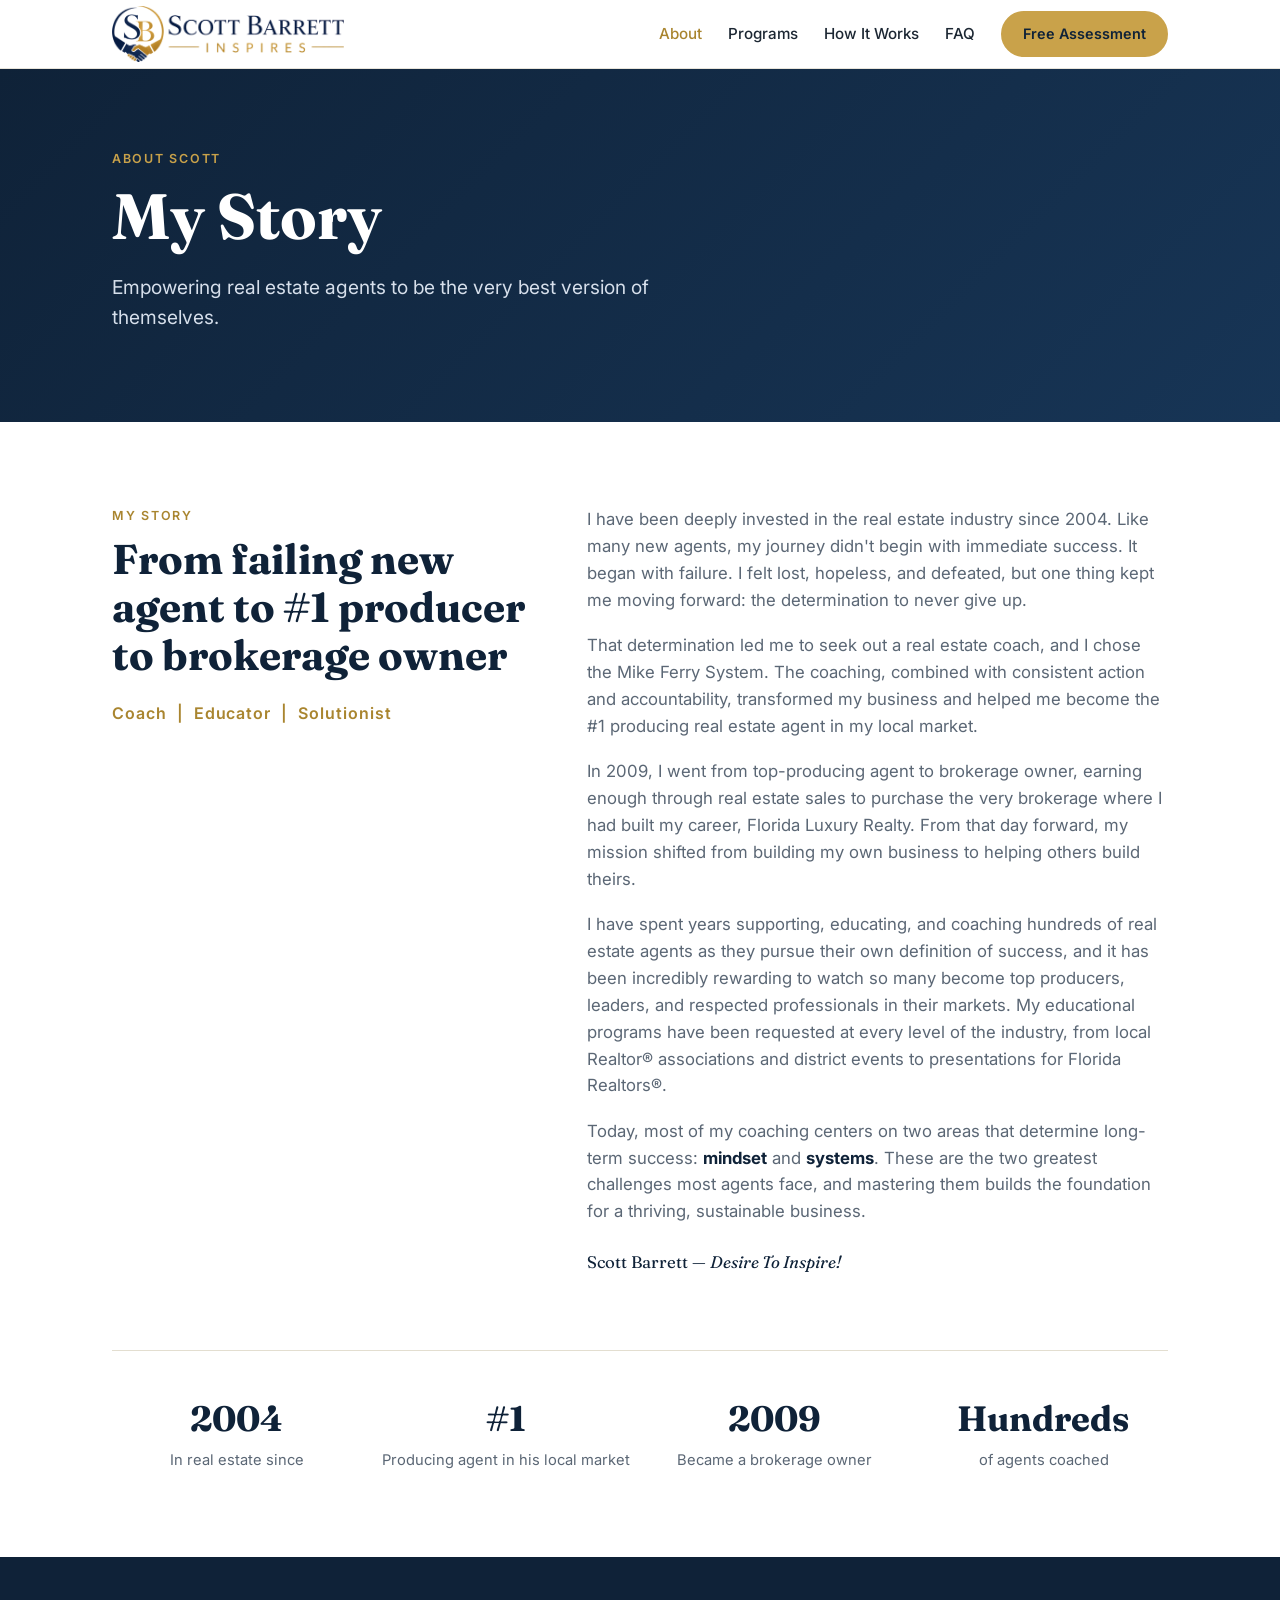
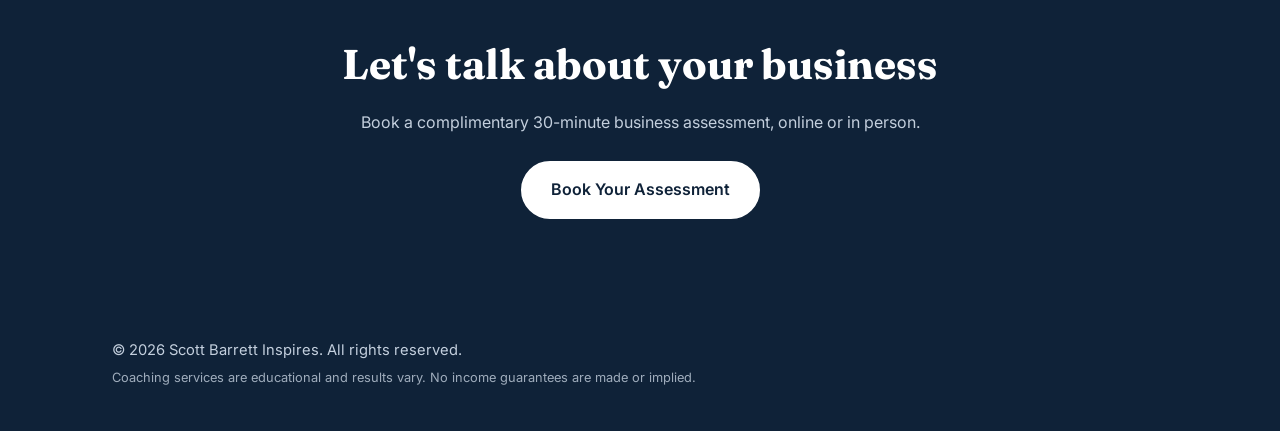
==== about.html @ 2edae871 "Restore original About on home page; move Scott's story to about.html Co-Authored-By: Claude Sonnet " ====
<!DOCTYPE html>
<html lang="en">
<head>
<meta charset="utf-8">
<meta name="viewport" content="width=device-width, initial-scale=1">
<title>My Story | Scott Barrett Inspires</title>
<meta name="description" content="Scott Barrett's story: from struggling new agent to #1 producer and brokerage owner, now coaching real estate agents on mindset and systems.">
<meta property="og:title" content="My Story | Scott Barrett Inspires">
<meta property="og:description" content="Business coaching for real estate agents who want consistent leads, more listings, and a business that runs on a system.">
<meta property="og:type" content="website">
<meta property="og:image" content="https://scottbarrettinspires.com/images/hero.jpg">
<meta property="og:url" content="https://scottbarrettinspires.com/about.html">
<link rel="canonical" href="https://scottbarrettinspires.com/about.html">
<link rel="preconnect" href="https://fonts.googleapis.com">
<link rel="preconnect" href="https://fonts.gstatic.com" crossorigin>
<link href="https://fonts.googleapis.com/css2?family=Fraunces:opsz,wght@9..144,600;9..144,700&family=Inter:wght@400;500;600&display=swap" rel="stylesheet">
<link rel="icon" type="image/png" href="images/favicon.png">
<link rel="preload" as="image" href="images/hero.jpg">
<link rel="stylesheet" href="styles.css">
</head>
<body>

<header class="nav">
  <div class="wrap nav-inner">
    <a href="index.html" class="brand"><img src="images/logo.png?v=2" alt="Scott Barrett Inspires" height="56"></a>
    <button class="menu-btn" aria-label="Toggle menu" aria-expanded="false">Menu</button>
    <nav id="menu">
      <a href="about.html" aria-current="page">About</a>
      <a href="index.html#programs">Programs</a>
      <a href="index.html#process">How It Works</a>
      <a href="index.html#faq">FAQ</a>
      <a href="index.html#contact" class="btn btn-sm">Free Assessment</a>
    </nav>
  </div>
</header>

<main>
<section class="page-hero">
  <div class="wrap">
    <p class="eyebrow">About Scott</p>
    <h1>My Story</h1>
    <p class="lead">Empowering real estate agents to be the very best version of themselves.</p>
  </div>
</section>

<section class="section">
  <div class="wrap">
    <div class="two-col">
      <div>
        <p class="eyebrow">My story</p>
        <h2>From failing new agent to #1 producer to brokerage owner</h2>
        <p class="roles">Coach &nbsp;|&nbsp; Educator &nbsp;|&nbsp; Solutionist</p>
      </div>
      <div class="prose">
        <p>I have been deeply invested in the real estate industry since 2004. Like many new agents, my journey didn't begin with immediate success. It began with failure. I felt lost, hopeless, and defeated, but one thing kept me moving forward: the determination to never give up.</p>
        <p>That determination led me to seek out a real estate coach, and I chose the Mike Ferry System. The coaching, combined with consistent action and accountability, transformed my business and helped me become the #1 producing real estate agent in my local market.</p>
        <p>In 2009, I went from top-producing agent to brokerage owner, earning enough through real estate sales to purchase the very brokerage where I had built my career, Florida Luxury Realty. From that day forward, my mission shifted from building my own business to helping others build theirs.</p>
        <p>I have spent years supporting, educating, and coaching hundreds of real estate agents as they pursue their own definition of success, and it has been incredibly rewarding to watch so many become top producers, leaders, and respected professionals in their markets. My educational programs have been requested at every level of the industry, from local Realtor&reg; associations and district events to presentations for Florida Realtors&reg;.</p>
        <p>Today, most of my coaching centers on two areas that determine long-term success: <strong>mindset</strong> and <strong>systems</strong>. These are the two greatest challenges most agents face, and mastering them builds the foundation for a thriving, sustainable business.</p>
        <p class="sign">Scott Barrett &mdash; <em>Desire To Inspire!</em></p>
      </div>
    </div>
    <div class="facts">
      <div><strong>2004</strong><span>In real estate since</span></div>
      <div><strong>#1</strong><span>Producing agent in his local market</span></div>
      <div><strong>2009</strong><span>Became a brokerage owner</span></div>
      <div><strong>Hundreds</strong><span>of agents coached</span></div>
    </div>
  </div>
</section>

<section class="section cta-band">
  <div class="wrap center">
    <h2>Let's talk about your business</h2>
    <p>Book a complimentary 30-minute business assessment, online or in person.</p>
    <a href="index.html#contact" class="btn btn-light">Book Your Assessment</a>
  </div>
</section>
</main>

<footer class="footer">
  <div class="wrap footer-inner">
    <p>&copy; <span id="yr"></span> Scott Barrett Inspires. All rights reserved.</p>
    <p class="small">Coaching services are educational and results vary. No income guarantees are made or implied.</p>
  </div>
</footer>

<script src="script.js"></script>
</body>
</html>
---- styles.css ----
:root{
  --navy:#0f2238;
  --navy-2:#173556;
  --gold:#c9a24a;
  --gold-dark:#a9852f;
  --cream:#f7f4ee;
  --ink:#1c2733;
  --muted:#5b6775;
  --white:#fff;
  --radius:14px;
}
*{box-sizing:border-box}
html{scroll-behavior:smooth}
body{margin:0;font-family:Inter,system-ui,sans-serif;color:var(--ink);line-height:1.6;background:var(--white)}
h1,h2,h3{font-family:Fraunces,Georgia,serif;line-height:1.15;margin:0 0 .5em;color:var(--navy)}
h1{font-size:clamp(2.3rem,6vw,4rem)}
h2{font-size:clamp(1.8rem,4vw,2.6rem)}
h3{font-size:1.3rem}
a{color:inherit}
.wrap{max-width:1100px;margin:0 auto;padding:0 22px}
.narrow{max-width:760px}
.center{text-align:center}
.eyebrow{text-transform:uppercase;letter-spacing:.14em;font-size:.78rem;font-weight:600;color:var(--gold-dark);margin:0 0 .8em}
.section{padding:84px 0}
.alt{background:var(--cream)}

/* nav */
.nav{position:sticky;top:0;z-index:20;background:rgba(255,255,255,.96);backdrop-filter:blur(8px);border-bottom:1px solid #e8e4da}
.nav-inner{display:flex;align-items:center;justify-content:space-between;height:68px}
.brand{font-family:Fraunces,serif;font-weight:700;font-size:1.25rem;text-decoration:none;color:var(--navy)}
.brand{display:flex;align-items:center}
.brand img{height:56px;width:auto;display:block}
@media(max-width:820px){.brand img{height:42px}}
nav{display:flex;align-items:center;gap:26px}
nav a{text-decoration:none;font-weight:500;font-size:.95rem}
nav a:hover{color:var(--gold-dark)}
.menu-btn{display:none;background:none;border:1px solid #cfc9ba;border-radius:8px;padding:8px 14px;font:inherit;cursor:pointer}

/* buttons */
.btn{display:inline-block;background:var(--gold);color:var(--navy);font-weight:600;padding:14px 28px;border-radius:999px;text-decoration:none;border:2px solid var(--gold);cursor:pointer;font-size:1rem;font-family:inherit;transition:.2s}
.btn:hover{background:var(--gold-dark);border-color:var(--gold-dark);color:#fff}
.btn-sm{padding:9px 20px;font-size:.9rem}
.btn-ghost{background:transparent;color:#fff;border-color:rgba(255,255,255,.5)}
.btn-ghost:hover{background:#fff;color:var(--navy);border-color:#fff}
.btn-light{background:#fff;border-color:#fff}
.btn-block{display:block;text-align:center;width:100%}

/* hero */
.hero{background:linear-gradient(105deg,rgba(15,34,56,.93) 0%,rgba(15,34,56,.82) 45%,rgba(15,34,56,.55) 100%),url("images/hero.jpg") center/cover no-repeat;background-color:var(--navy);color:#fff;padding:130px 0 120px}
.hero h1{color:#fff}
.hero .eyebrow{color:var(--gold)}
.lead{font-size:1.2rem;max-width:620px;color:#d6dfeb}
.cta-row{display:flex;gap:14px;flex-wrap:wrap;margin-top:32px}

.strip{background:var(--navy);border-top:1px solid rgba(255,255,255,.1)}
.strip-inner{display:grid;grid-template-columns:repeat(3,1fr);gap:20px;padding-top:28px;padding-bottom:28px}
.strip strong{display:block;color:var(--gold);font-family:Fraunces,serif;font-size:1.1rem}
.strip span{color:#c3cfdd;font-size:.92rem}

.two-col{display:grid;grid-template-columns:1fr 1.4fr;gap:60px;align-items:start}
.prose p{margin:0 0 1.1em;color:var(--muted);font-size:1.05rem}

/* cards */
.cards{display:grid;grid-template-columns:repeat(3,1fr);gap:24px;margin-top:44px}
.card{background:#fff;border-radius:var(--radius);padding:32px 28px;box-shadow:0 6px 24px rgba(15,34,56,.07);display:flex;flex-direction:column;border:1px solid #ece7da}
.card.featured{border:2px solid var(--gold);transform:translateY(-8px)}
.card .tag{color:var(--gold-dark);font-weight:600;font-size:.85rem;margin:0 0 14px}
.card ul{padding-left:18px;margin:0 0 26px;color:var(--muted);flex:1}
.card li{margin-bottom:8px}
.note{color:var(--muted);margin-top:28px;font-size:.95rem}

/* steps */
.steps{list-style:none;padding:0;margin:44px 0 0;display:grid;grid-template-columns:repeat(3,1fr);gap:30px}
.steps li span{display:inline-grid;place-items:center;width:44px;height:44px;border-radius:50%;background:var(--navy);color:var(--gold);font-weight:700;margin-bottom:14px}
.steps p{color:var(--muted);margin:0}

.cta-band{background:var(--navy);color:#fff}
.cta-band h2{color:#fff}
.cta-band p{color:#c3cfdd;margin-bottom:26px}

/* faq */
details{border-bottom:1px solid #e3ded0;padding:18px 0}
summary{cursor:pointer;font-weight:600;font-size:1.05rem;color:var(--navy)}
details p{color:var(--muted);margin:12px 0 0}

/* form */
.form{display:grid;gap:18px;margin-top:30px;background:#fff;padding:32px;border-radius:var(--radius);box-shadow:0 6px 24px rgba(15,34,56,.07)}
label{display:grid;gap:6px;font-weight:500;font-size:.95rem}
input,select,textarea{font:inherit;padding:12px 14px;border:1px solid #cfc9ba;border-radius:10px;background:#fff}
input:focus,select:focus,textarea:focus{outline:2px solid var(--gold);border-color:var(--gold)}
.form-status{margin:0;text-align:center;font-weight:500}

.footer{background:var(--navy);color:#c3cfdd;padding:36px 0;font-size:.92rem}
.footer p{margin:0 0 6px}
.footer .small{font-size:.8rem;opacity:.8}

@media(max-width:820px){
  .menu-btn{display:block}
  nav{display:none;position:absolute;top:68px;left:0;right:0;background:#fff;flex-direction:column;padding:20px;gap:16px;border-bottom:1px solid #e8e4da}
  nav.open{display:flex}
  .two-col,.cards,.steps,.strip-inner{grid-template-columns:1fr}
  .card.featured{transform:none}
  .section{padding:60px 0}
  .hero{padding:90px 0 80px;background-position:70% center}
}

.sub{max-width:560px;margin:-4px auto 0;color:var(--muted)}
.offer{margin-top:14px;color:var(--gold);font-weight:600}

.roles{color:var(--gold-dark);font-weight:600;letter-spacing:.06em;margin:0}
.sign{font-family:Fraunces,serif;font-size:1.2rem;color:var(--navy)!important;margin-top:1.4em!important}
.prose strong{color:var(--navy)}
.facts{display:grid;grid-template-columns:repeat(4,1fr);gap:20px;margin-top:56px;padding-top:40px;border-top:1px solid #e3ded0;text-align:center}
.facts strong{display:block;font-family:Fraunces,serif;font-size:2.2rem;color:var(--navy)}
.facts span{color:var(--muted);font-size:.92rem}
@media(max-width:820px){.facts{grid-template-columns:repeat(2,1fr)}}

.page-hero{background:linear-gradient(135deg,var(--navy),var(--navy-2));color:#fff;padding:80px 0 70px}
.page-hero h1{color:#fff;margin-bottom:.3em}
.page-hero .eyebrow{color:var(--gold)}
nav a[aria-current="page"]{color:var(--gold-dark)}
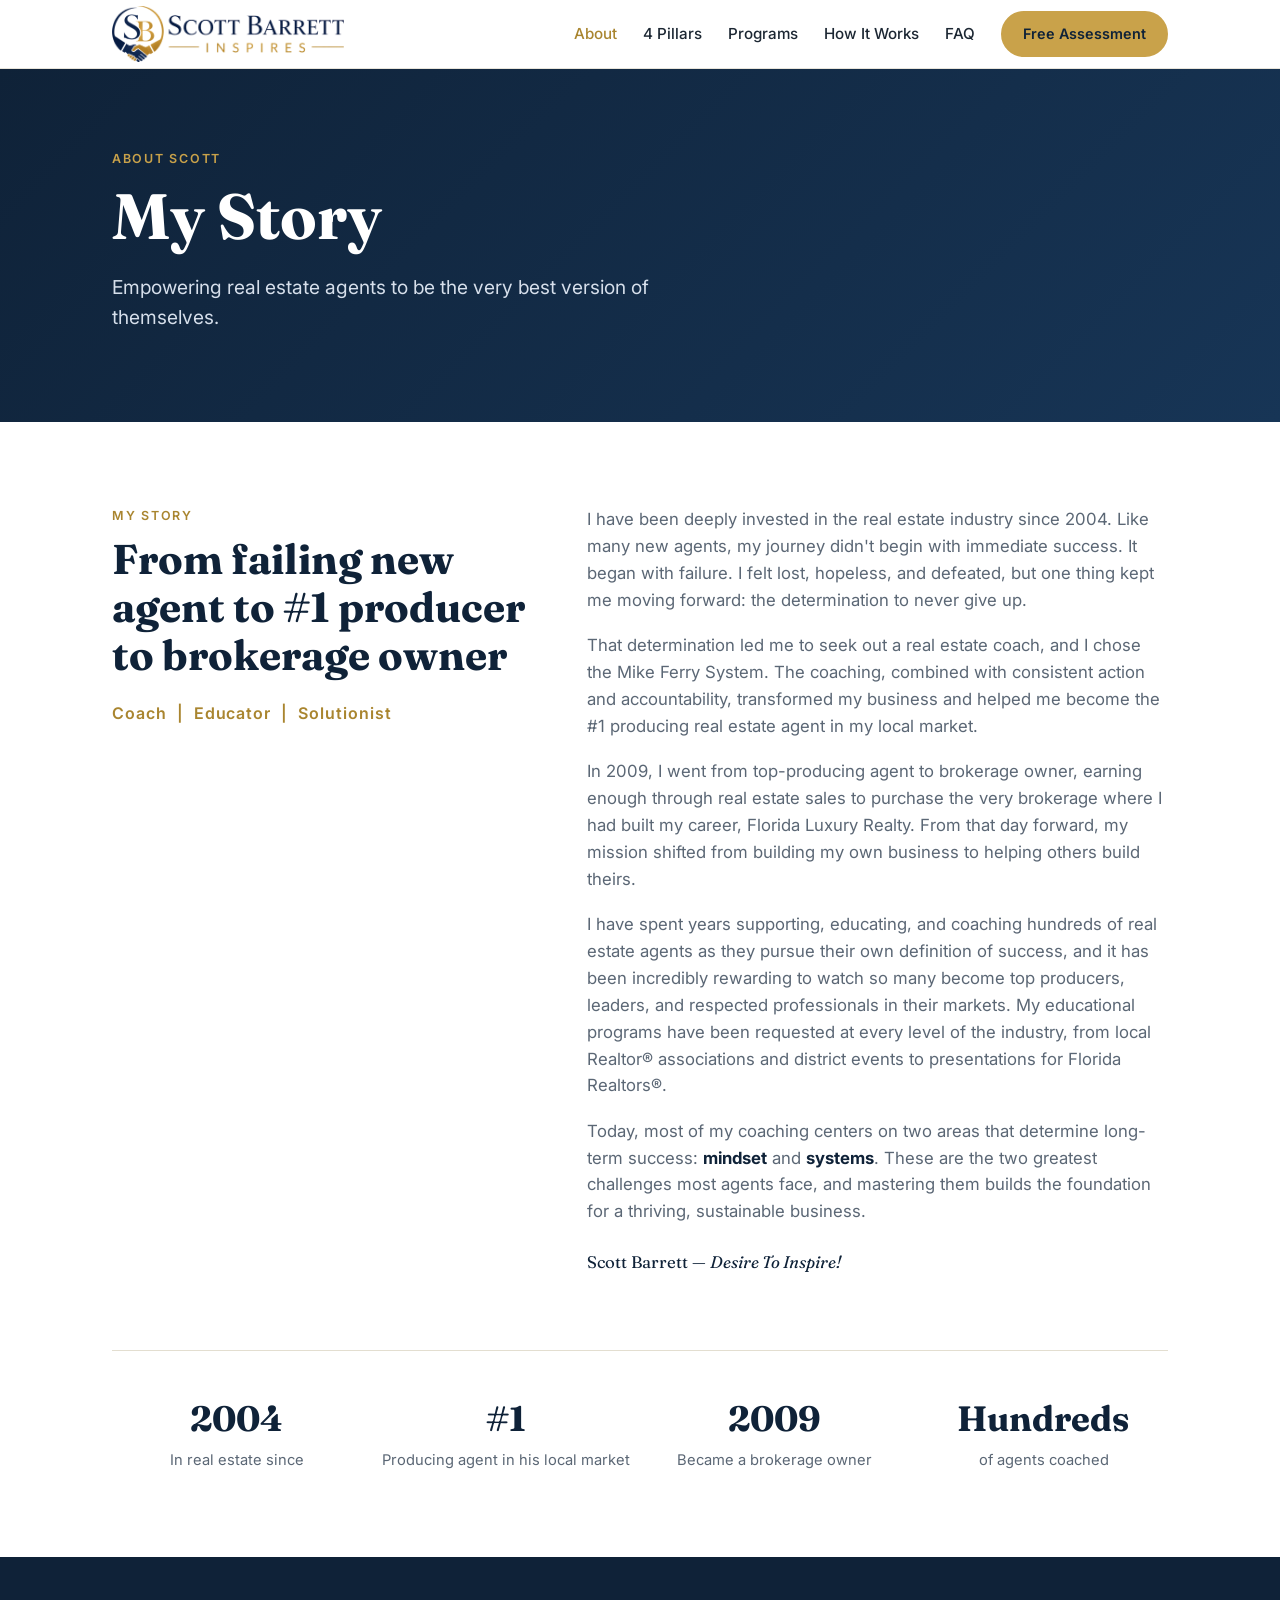
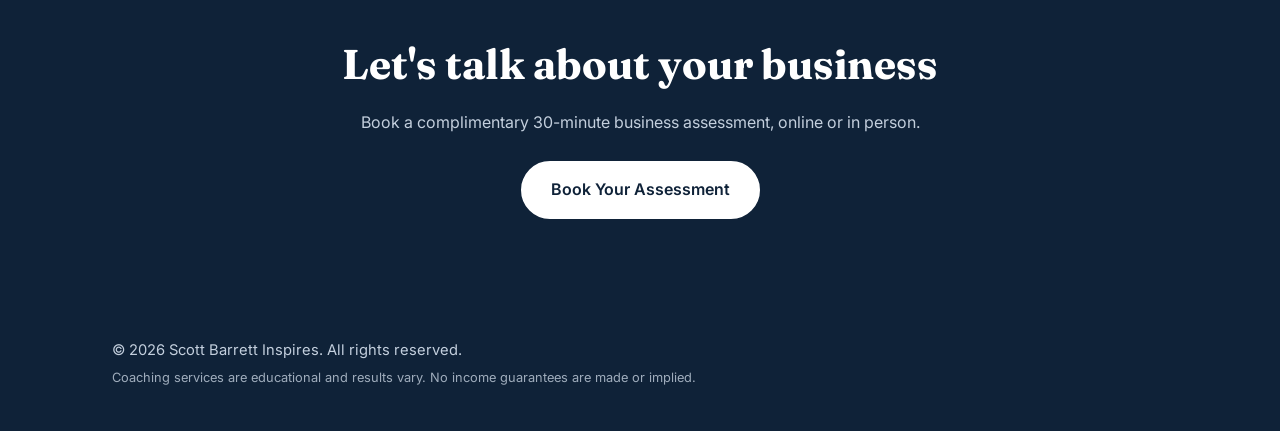
==== commit c5059be2: "Add 4 Pillars section and agentic AI coaching to home page Co-Authored-By: Claude Sonnet 5.5 <norepl" ====
--- a/about.html
+++ b/about.html
@@ -26,6 +26,7 @@
     <button class="menu-btn" aria-label="Toggle menu" aria-expanded="false">Menu</button>
     <nav id="menu">
       <a href="about.html" aria-current="page">About</a>
+      <a href="index.html#pillars">4 Pillars</a>
       <a href="index.html#programs">Programs</a>
       <a href="index.html#process">How It Works</a>
       <a href="index.html#faq">FAQ</a>
--- a/styles.css
+++ b/styles.css
@@ -46,7 +46,7 @@
 .btn-block{display:block;text-align:center;width:100%}
 
 /* hero */
-.hero{background:linear-gradient(105deg,rgba(15,34,56,.93) 0%,rgba(15,34,56,.82) 45%,rgba(15,34,56,.55) 100%),url("images/hero.jpg") center/cover no-repeat;background-color:var(--navy);color:#fff;padding:130px 0 120px}
+.hero{background:linear-gradient(105deg,rgba(15,34,56,.78) 0%,rgba(15,34,56,.55) 45%,rgba(15,34,56,.25) 100%),url("images/hero.jpg?v=2") center/cover no-repeat;background-color:var(--navy);color:#fff;padding:130px 0 120px}
 .hero h1{color:#fff}
 .hero .eyebrow{color:var(--gold)}
 .lead{font-size:1.2rem;max-width:620px;color:#d6dfeb}
@@ -119,3 +119,19 @@
 .page-hero h1{color:#fff;margin-bottom:.3em}
 .page-hero .eyebrow{color:var(--gold)}
 nav a[aria-current="page"]{color:var(--gold-dark)}
+
+.pillar-grid{display:grid;grid-template-columns:repeat(4,1fr);gap:22px;margin-top:44px}
+.pillar{background:#fff;border:1px solid #ece7da;border-top:4px solid var(--gold);border-radius:var(--radius);padding:28px 24px;box-shadow:0 6px 24px rgba(15,34,56,.06)}
+.pillar .pnum{font-family:Fraunces,serif;color:var(--gold-dark);font-weight:700;font-size:.95rem}
+.pillar h3{margin:.2em 0 .5em}
+.pillar p{color:var(--muted);margin:0 0 14px;font-size:.98rem}
+.pillar ul{margin:0;padding-left:18px;color:var(--ink);font-size:.93rem}
+.pillar li{margin-bottom:5px}
+.pillars{border-top:1px solid #ece7da}
+.ai-band{display:grid;grid-template-columns:1fr 1.5fr;gap:36px;align-items:center;margin-top:48px;background:var(--navy);color:#fff;border-radius:var(--radius);padding:36px 40px}
+.ai-band h3{color:#fff;margin:0}
+.ai-band .eyebrow{color:var(--gold)}
+.ai-band p{margin:0;color:#d6dfeb}
+.ai-band>p{font-size:1.02rem}
+@media(max-width:980px){.pillar-grid{grid-template-columns:repeat(2,1fr)}}
+@media(max-width:820px){.pillar-grid{grid-template-columns:1fr}.ai-band{grid-template-columns:1fr;padding:28px 24px}}
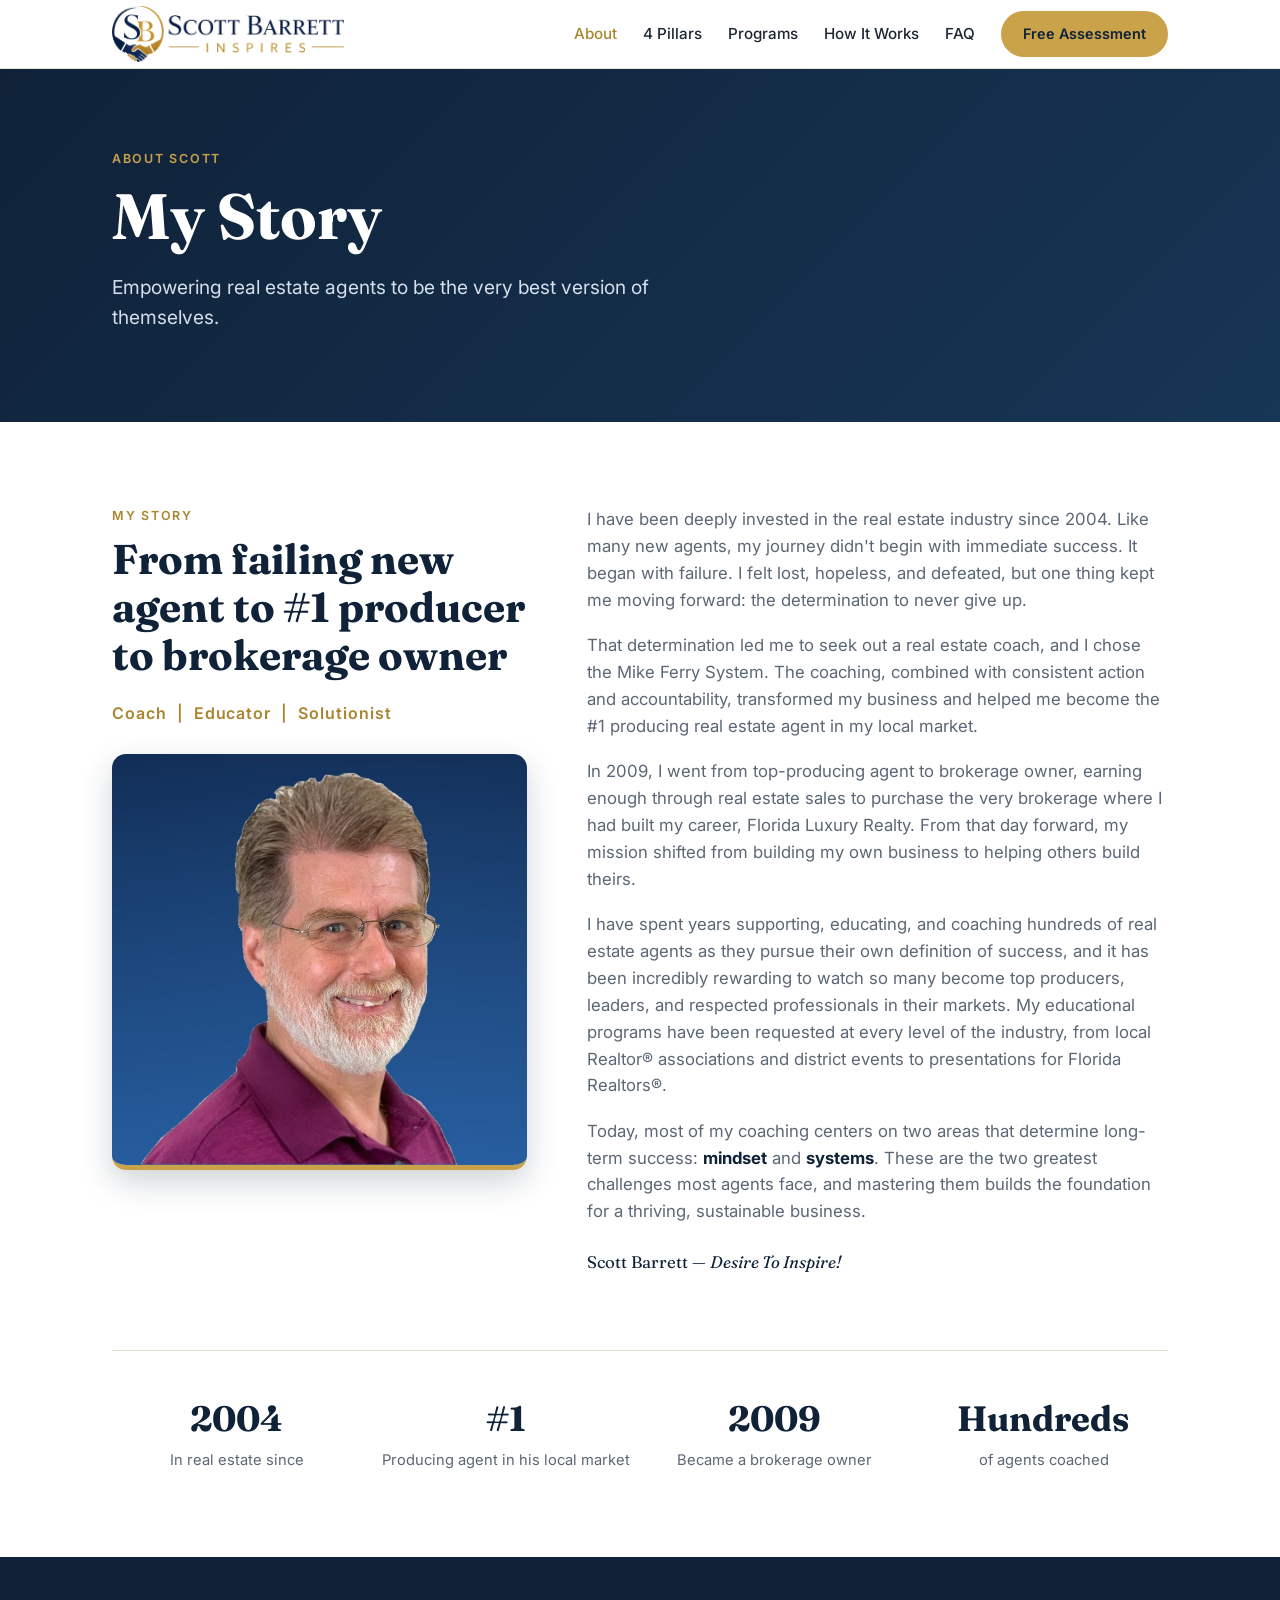
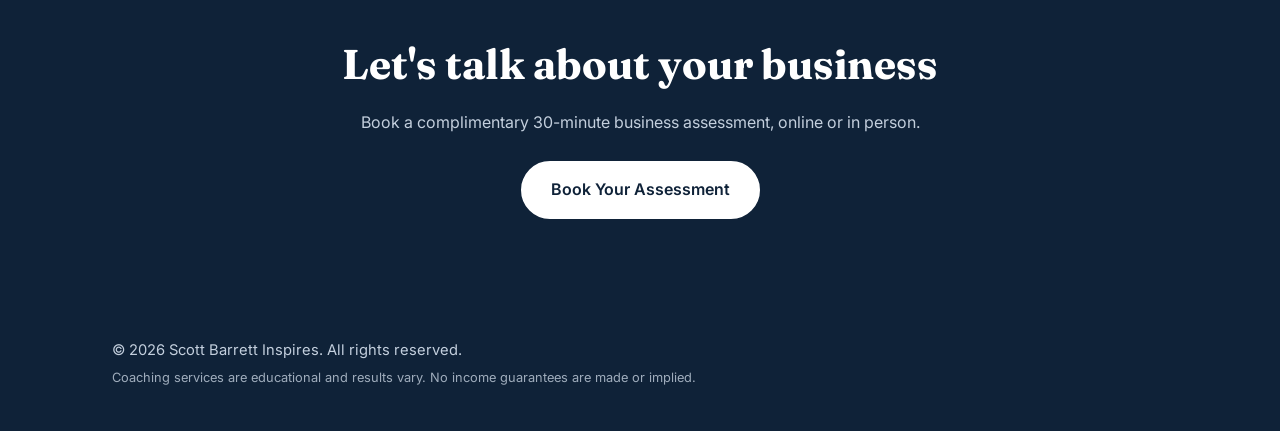
==== commit 6b2e9a9b: "Add Scott's photo to home About section and About page Co-Authored-By: Claude Sonnet 5.5 <noreply@an" ====
--- a/about.html
+++ b/about.html
@@ -51,6 +51,7 @@
         <p class="eyebrow">My story</p>
         <h2>From failing new agent to #1 producer to brokerage owner</h2>
         <p class="roles">Coach &nbsp;|&nbsp; Educator &nbsp;|&nbsp; Solutionist</p>
+        <img class="portrait" src="images/scott.jpg" alt="Scott Barrett, real estate coach" width="450" height="446" loading="lazy">
       </div>
       <div class="prose">
         <p>I have been deeply invested in the real estate industry since 2004. Like many new agents, my journey didn't begin with immediate success. It began with failure. I felt lost, hopeless, and defeated, but one thing kept me moving forward: the determination to never give up.</p>
--- a/styles.css
+++ b/styles.css
@@ -127,7 +127,7 @@
 .pillar p{color:var(--muted);margin:0 0 14px;font-size:.98rem}
 .pillar ul{margin:0;padding-left:18px;color:var(--ink);font-size:.93rem}
 .pillar li{margin-bottom:5px}
-.pillars{border-top:1px solid #ece7da}
+.pillars{background:linear-gradient(160deg,var(--navy),var(--navy-2));color:#fff}
 .ai-band{display:grid;grid-template-columns:1fr 1.5fr;gap:36px;align-items:center;margin-top:48px;background:var(--navy);color:#fff;border-radius:var(--radius);padding:36px 40px}
 .ai-band h3{color:#fff;margin:0}
 .ai-band .eyebrow{color:var(--gold)}
@@ -135,3 +135,19 @@
 .ai-band>p{font-size:1.02rem}
 @media(max-width:980px){.pillar-grid{grid-template-columns:repeat(2,1fr)}}
 @media(max-width:820px){.pillar-grid{grid-template-columns:1fr}.ai-band{grid-template-columns:1fr;padding:28px 24px}}
+.pillars h2{color:#fff}
+.pillars .eyebrow{color:var(--gold)}
+.pillars .sub{color:#c3cfdd}
+.pillars .pillar{background:rgba(255,255,255,.06);border:1px solid rgba(255,255,255,.14);border-top:4px solid var(--gold);box-shadow:none}
+.pillars .pillar .pnum{color:var(--gold)}
+.pillars .pillar h3{color:#fff}
+.pillars .pillar p{color:#c9d4e2}
+.pillars .pillar ul{color:#eef2f7}
+.pillars .ai-band{background:rgba(201,162,74,.12);border:1px solid var(--gold)}
+.pillars .ai-band>p{color:#e3eaf3}
+
+.picon{display:inline-grid;place-items:center;width:52px;height:52px;border-radius:14px;background:rgba(201,162,74,.16);color:var(--gold);margin-bottom:6px}
+.picon svg{width:28px;height:28px}
+
+.portrait{display:block;width:100%;max-width:420px;height:auto;border-radius:var(--radius);margin-top:28px;box-shadow:0 12px 32px rgba(15,34,56,.2);border-bottom:5px solid var(--gold)}
+@media(max-width:820px){.portrait{max-width:340px}}
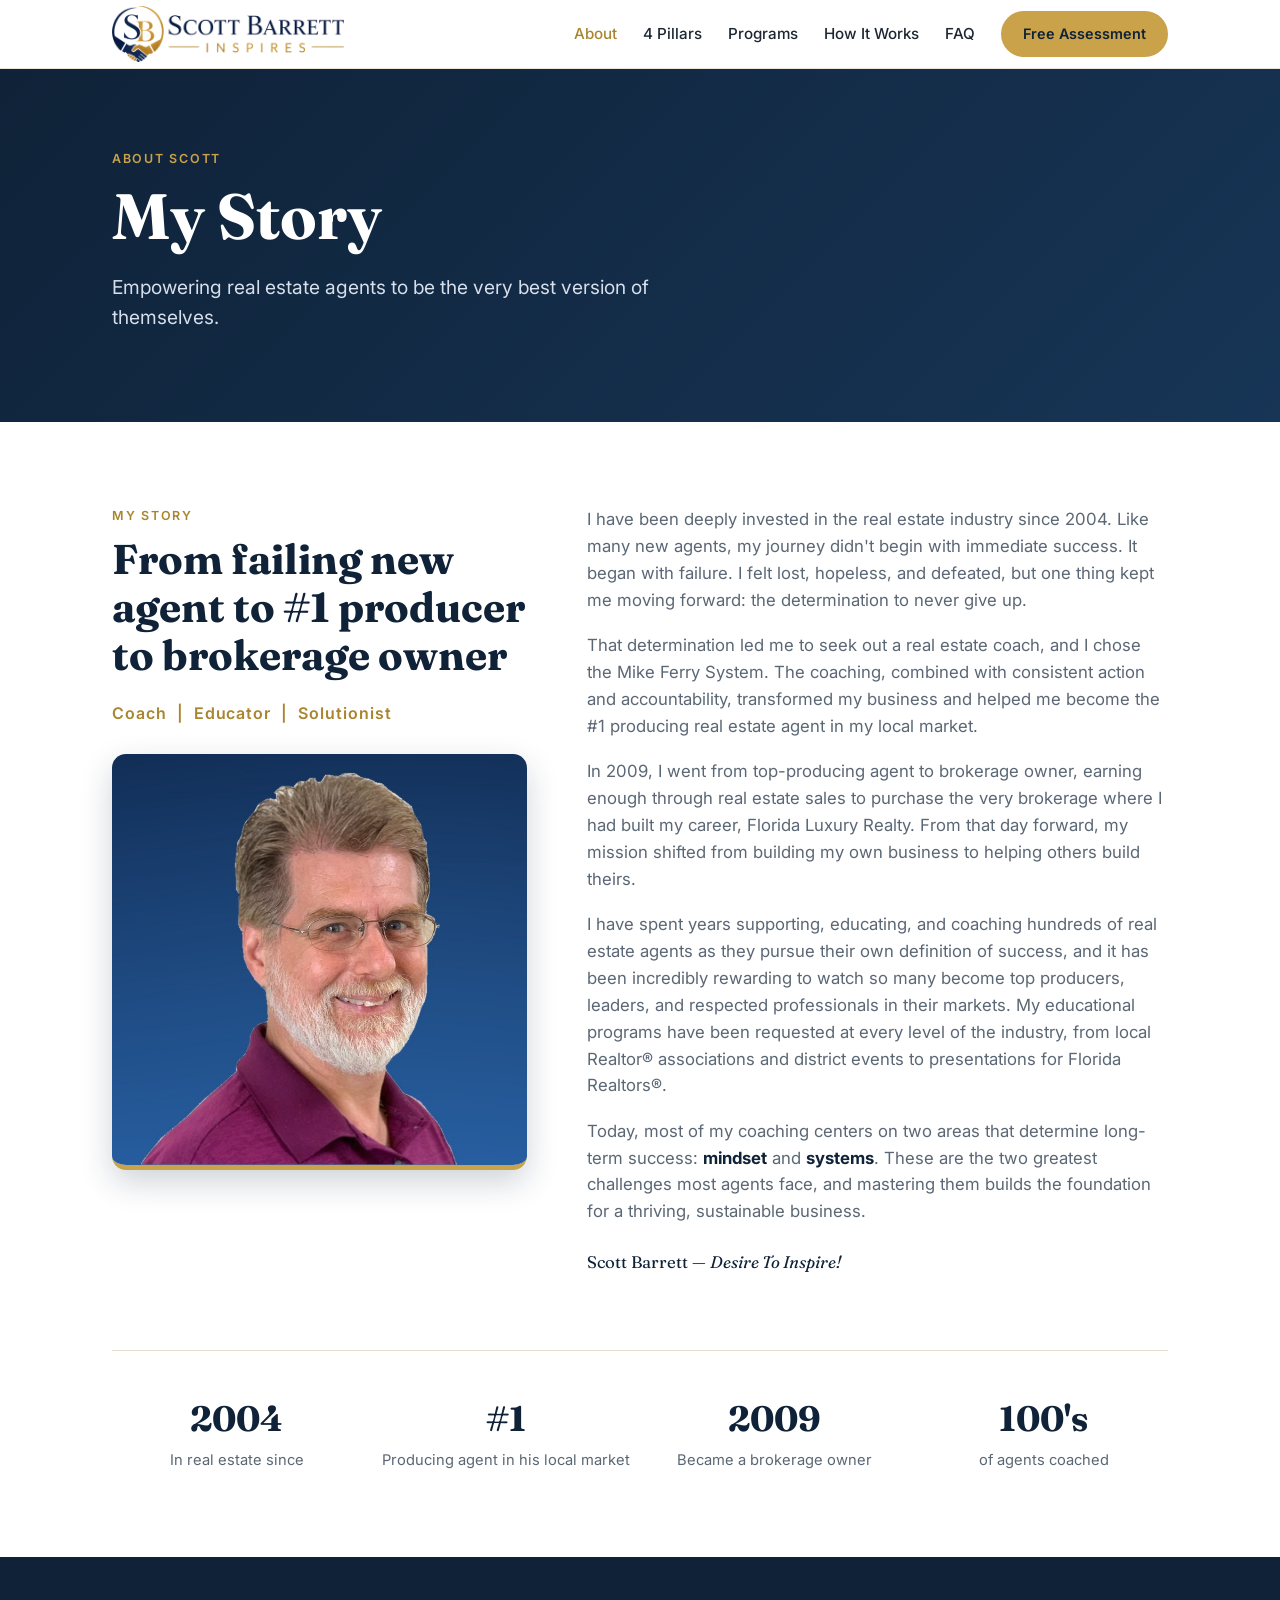
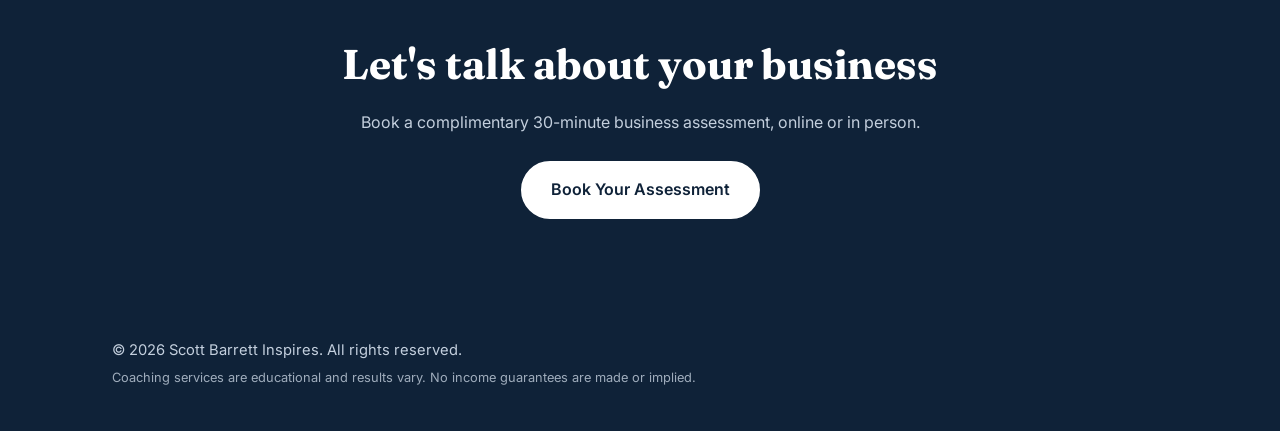
==== commit 90566538: "About page: Hundreds -> 100's Co-Authored-By: Claude Sonnet 5.5 <noreply@anthropic.com> Claude-Sessi" ====
--- a/about.html
+++ b/about.html
@@ -16,7 +16,7 @@
 <link href="https://fonts.googleapis.com/css2?family=Fraunces:opsz,wght@9..144,600;9..144,700&family=Inter:wght@400;500;600&display=swap" rel="stylesheet">
 <link rel="icon" type="image/png" href="images/favicon.png">
 <link rel="preload" as="image" href="images/hero.jpg">
-<link rel="stylesheet" href="styles.css">
+<link rel="stylesheet" href="styles.css?v=5">
 </head>
 <body>
 
@@ -66,7 +66,7 @@
       <div><strong>2004</strong><span>In real estate since</span></div>
       <div><strong>#1</strong><span>Producing agent in his local market</span></div>
       <div><strong>2009</strong><span>Became a brokerage owner</span></div>
-      <div><strong>Hundreds</strong><span>of agents coached</span></div>
+      <div><strong>100's</strong><span>of agents coached</span></div>
     </div>
   </div>
 </section>
@@ -87,6 +87,6 @@
   </div>
 </footer>
 
-<script src="script.js"></script>
+<script src="script.js?v=3"></script>
 </body>
 </html>
--- a/styles.css
+++ b/styles.css
@@ -151,3 +151,18 @@
 
 .portrait{display:block;width:100%;max-width:420px;height:auto;border-radius:var(--radius);margin-top:28px;box-shadow:0 12px 32px rgba(15,34,56,.2);border-bottom:5px solid var(--gold)}
 @media(max-width:820px){.portrait{max-width:340px}}
+
+.pillars .ai-band{display:none}
+.hynri-band{display:grid;grid-template-columns:1.1fr 1fr;gap:40px;align-items:center;margin-top:52px;padding:40px;border-radius:var(--radius);background:linear-gradient(160deg,#0b0d10 0%,#101820 60%,#0a2b44 100%);border:1px solid #0077C0;box-shadow:0 0 0 1px rgba(196,206,212,.08),0 18px 40px rgba(0,0,0,.35);text-align:left}
+.hb-eyebrow{color:#C4CED4;text-transform:uppercase;letter-spacing:.16em;font-size:.75rem;font-weight:600;margin:0 0 14px}
+.hb-logo{display:inline-block;font-family:-apple-system,BlinkMacSystemFont,"Segoe UI",Roboto,Helvetica,Arial,sans-serif;font-size:2.6rem;font-weight:800;letter-spacing:.05em;color:#fff;text-decoration:none;line-height:1}
+.hb-logo span{color:#0077C0}
+.hb-tag{color:#C4CED4;font-weight:600;margin:6px 0 16px;letter-spacing:.04em}
+.hb-lead{color:#dbe3ea;margin:0 0 24px;font-size:1.02rem}
+.hb-btn{display:inline-block;background:#0077C0;color:#fff;font-weight:700;padding:12px 26px;border-radius:8px;text-decoration:none}
+.hb-btn:hover{background:#005a94}
+.hb-label{color:#C4CED4;font-size:.85rem;font-weight:600;text-transform:uppercase;letter-spacing:.1em;margin:0 0 14px}
+.hb-chips{list-style:none;margin:0;padding:0;display:flex;flex-wrap:wrap;gap:10px}
+.hb-chips li{border:1px solid rgba(0,119,192,.8);background:rgba(0,119,192,.14);color:#fff;border-radius:999px;padding:8px 16px;font-size:.92rem}
+.hb-note{color:#C4CED4;font-size:.92rem;margin:18px 0 0}
+@media(max-width:820px){.hynri-band{grid-template-columns:1fr;padding:28px 22px}}
